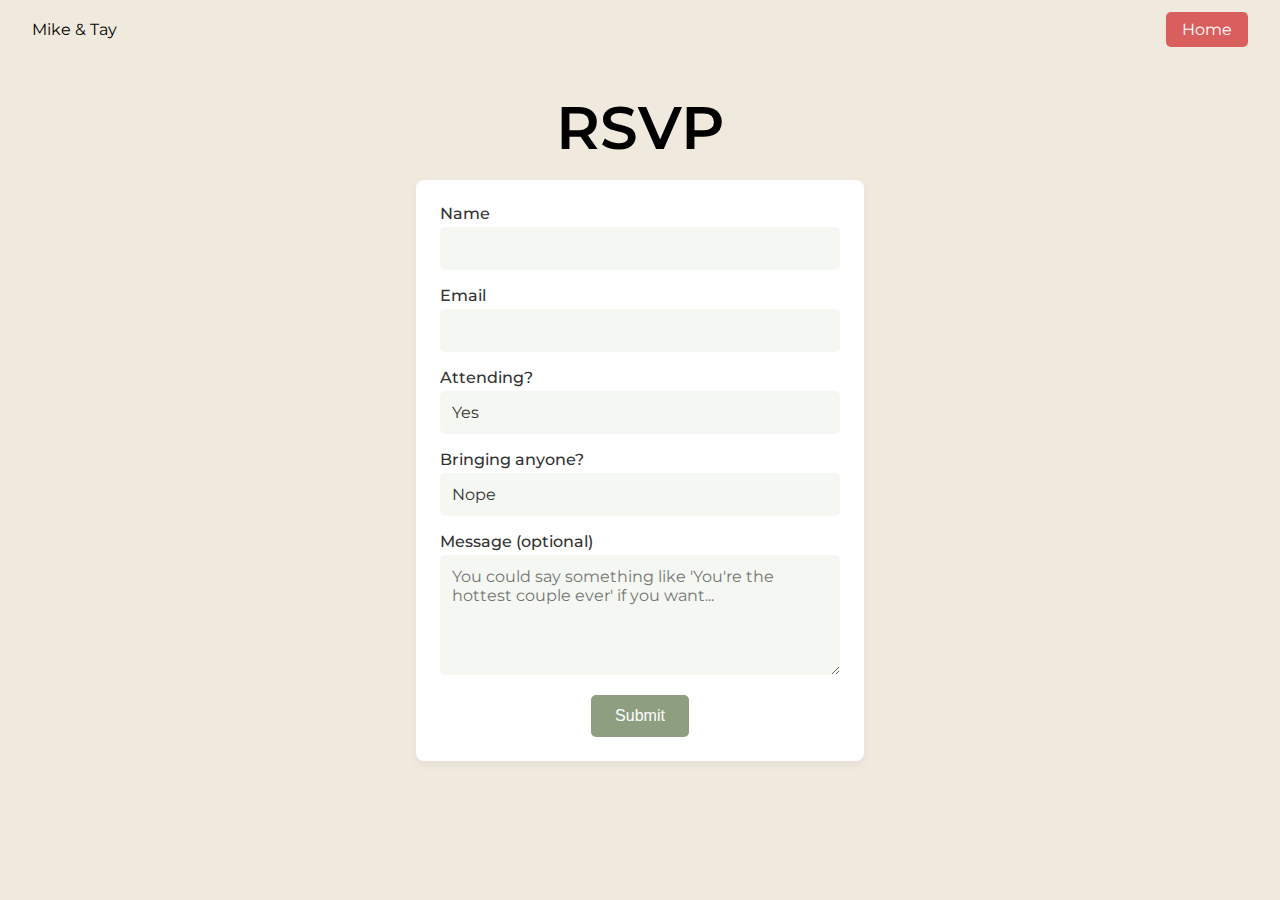
==== rsvp/index.html @ 8706698d "Rework site structure a but so I don't have html in my urls" ====
<!DOCTYPE html>
<html lang="en">
  <head>
    <meta charset="UTF-8">
    <meta name="viewport" content="width=device-width, initial-scale=1.0">
    <title>RSVP Baby!!</title>
    <link href="https://fonts.googleapis.com/css2?family=Montserrat:wght@400;500;600;700&display=swap" rel="stylesheet">
    <link rel="stylesheet" href="../styles.css">
  </head>
<body class="primary-bg">
  <nav>
    <span>Mike & Tay</span>
    <a class="button" href="/">Home</a>
  </nav>
  <main id="rsvp-page">
    <h1>RSVP</h1>
    <form id="rsvp-form" action="https://formspree.io/f/xbldlnwy" method="POST">
      <div id="form-status"" class="hidden"></div>
      <div class="form-item">
        <label for="name">Name</label>
        <input type="text" id="name" name="name" required>
      </div>

      <div class="form-item">
        <label for="email">Email</label>
        <input type="email" id="email" name="email" required>
      </div>

      <div class="form-item">
        <label for="attending">Attending?</label>
        <select id="attending" name="attending" required>
          <option value="yes">Yes</option>
          <option value="no">No</option>
        </select>
      </div>

      <div class="form-item" id="plus-one-wrapper">
        <label for="plus-one">Bringing anyone?</label>
        <select id="plus-one" name="plus-one" required>
          <option value="alone">Nope</option>
          <option value="plus-one">+1</option>
        </select>
      </div>

      <div class="form-item">
        <label for="message">Message (optional)</label>
        <textarea id="message" name="message" placeholder="You could say something like 'You're the hottest couple ever' if you want..."></textarea>
      </div>

      <input type="text" name="_gotcha" style="display: none;" tabindex="-1" autocomplete="nope" />

      <button type="submit">Submit</button>
    </form>
  </main>
  <script src="script.js"></script>
</body>
</html>
---- styles.css ----
body {
    font-family: 'Montserrat', sans-serif;
    margin: 0;
    background-color: white;
    margin: 0 auto;
}

.primary-bg {
    background-color: #f0e9dd;
}

nav {
    position: sticky;
    display: flex;
    align-items: center;
    justify-content: space-between;
    top: 0;
    background-color: #f0e9dd;
    padding: .75rem 2rem;
}

#main-content {
    padding: 0 10%;
    max-width: 1200px;
    background-color: #f0e9dd;
}

#rsvp-page {
    display: flex;
    flex-direction: column;
    gap: 1rem;
    align-items: center;
    margin: 2rem;

    #rsvp-form {
        display: flex;
        flex-direction: column;
        gap: 1rem;
        align-items: center;
        width: 100%;
        max-width: 400px;
        padding: 1.5rem;
        background-color: white;
        border-radius: 8px;
        box-shadow: 0 4px 8px rgba(0,0,0,0.05);

        #form-status{
            width: 100%; 
            box-sizing: border-box;
            word-break: break-all;
            padding: 0.75rem 1rem; 
            border: 1px solid #f8d7da; 
            background-color: #f8d7da; 
            color: #842029; 
            font-size: 1rem; 
            font-weight: 500; 
            border-radius: 5px;
            text-align: center; 
        }
      }

      .form-item {
        width: 100%;
      }
      
      #rsvp-form label {
        display: block;
        width: 100%;
        font-weight: 500;
        font-size: 1rem;
        color: #333;
        margin-bottom: 0.25rem;
        text-align: left;
      }
      
      #rsvp-form input,
      #rsvp-form select,
      #rsvp-form textarea {
        width: 100%;
        padding: 0.75rem;
        border: none;
        background: #f2f5efd2;
        border-radius: 5px;
        font-family: inherit;
        font-size: 1rem;
        color: #333;
        box-sizing: border-box;
      }

      #rsvp-form select{
        appearance: none;
      }
      
      #rsvp-form input:focus,
      #rsvp-form select:focus,
      #rsvp-form textarea:focus {
        outline: none;
        /* A dusty sage green for the border */
        /* border-color: #aebfad; */
        /* Subtle glow in a dusty sage tone */
        box-shadow: 0 0 2px 2px rgba(174, 191, 173, 0.771);
      }
      
      /* Textarea can be slightly taller by default */
      #rsvp-form textarea {
        min-height: 120px;
        resize: vertical; /* let users expand if needed */
      }
      
      /* Button styles */
      #rsvp-form button {
        background: #8e9e81;
        color: white;
        padding: 0.75em 1.5em;
        border: none;
        border-radius: 5px;
        cursor: pointer;
        text-decoration: none;
        font-size: 1rem;
        font-weight: 500;
      
        /* Add a hover/focus transition effect for a smoother feel */
        transition: background-color 0.3s ease, transform 0.2s ease;
      }
      
      #rsvp-form button:hover,
      #rsvp-form button:focus {
        border: none;
        background: #69745f;
        animation: rise-shake 1s ease-in-out infinite, pulsate 1s ease-in-out infinite;;
      }
}

@keyframes pulsate {
    0% {
        box-shadow: 0 0 5px rgba(142, 158, 129, 0.5);
    }
    50% {
        box-shadow: 0 0 30px rgba(142, 158, 129, 1);
    }
    100% {
        box-shadow: 0 0 5px rgba(142, 158, 129, 0.5);
    }
}

@keyframes rise-shake {
    0% {
        transform: translateY(0) translateX(0) rotate(0deg);
    }
    10% {
        transform: translateY(-5px) translateX(0) rotate(0deg); /* Rise up */
    }
    20% {
        transform: translateY(-5px) translateX(-4px) rotate(-5deg); /* Shake left with tilt */
    }
    30% {
        transform: translateY(-5px) translateX(4px) rotate(5deg); /* Shake right with tilt */
    }
    40% {
        transform: translateY(-5px) translateX(-4px) rotate(-5deg); /* Shake left with tilt */
    }
    50% {
        transform: translateY(-5px) translateX(4px) rotate(5deg); /* Shake right with tilt */
    }
    60% {
        transform: translateY(-5px) translateX(0) rotate(0deg); /* Return to center */
    }
    100% {
        transform: translateY(0) translateX(0) rotate(0deg); /* Settle back */
    }
}

header {
    text-align: center;
    padding: 2.5rem;
    display: flex;
    flex-direction: column;
    gap: 2.5rem;
    align-items: center;
}

h1 {    
    font-size: 3.75rem;
    font-weight: 600;
    margin: 0;
}

section {
    margin: 0rem auto;
    max-width: 800px;
    text-align: center;
}

#date-and-rsvp {
    display: flex;
    gap: 1rem;
    justify-content: center;
    align-items: center;
    flex-direction: column;
    #description{
        font-size: 1.5rem;
    }
}

#details-wrapper{
    background-color: #f0e9dd;
    padding: 2rem;
    border: 2rem solid white;
    max-width: 100%;
    display: flex;
    flex-direction: column;
    gap: 2rem;

    h2 {
        font-size: 2.5rem;
        margin: 0;
    }

    #details {
        display: flex;
        gap: 2rem;
        justify-content: center;
        align-items: center;
        flex-direction: row;
    
        .schedule-item {
            display: flex;
            gap: 0.5rem;
            align-items: center;
            flex-direction: column;
            width: 33%;
            
            h3 {
                font-size: 1.5rem;
                margin: 0;
            }
        }
    }
}

#registry-wrapper {
    margin-bottom: 5rem;

    h2 {
        margin: 0;
        font-size: 2.5rem;
    }
}



img {
    max-width: 75%;
    max-height: auto;
}

@media (max-width: 600px) {
    header {
        padding: 2rem 1rem;
        gap: 1.5rem;
    }
    h1 {
        font-size: 2.5rem;
    }
    img {
        max-width: 100%;
    }
    #details-wrapper {
        margin-top: 1rem;
        #details {
            flex-direction: column;
    
            .schedule-item {
                display: flex;
                gap: 0.5rem;
                align-items: center;
                flex-direction: column;
                width: 100%;
            }
        }
    }
}

.button {
    background: #d95f5f;
    color: white;
    padding: 0.5em 1em;
    border: none;
    border-radius: 5px;
    cursor: pointer;
    text-decoration: none;
}

.button:hover {
    background: #c54e4e;
}

footer {
    background: #f7d9d9;
    text-align: center;
    padding: 1em;
    margin-top: 2em;
}

.hidden {
    display: none;
}
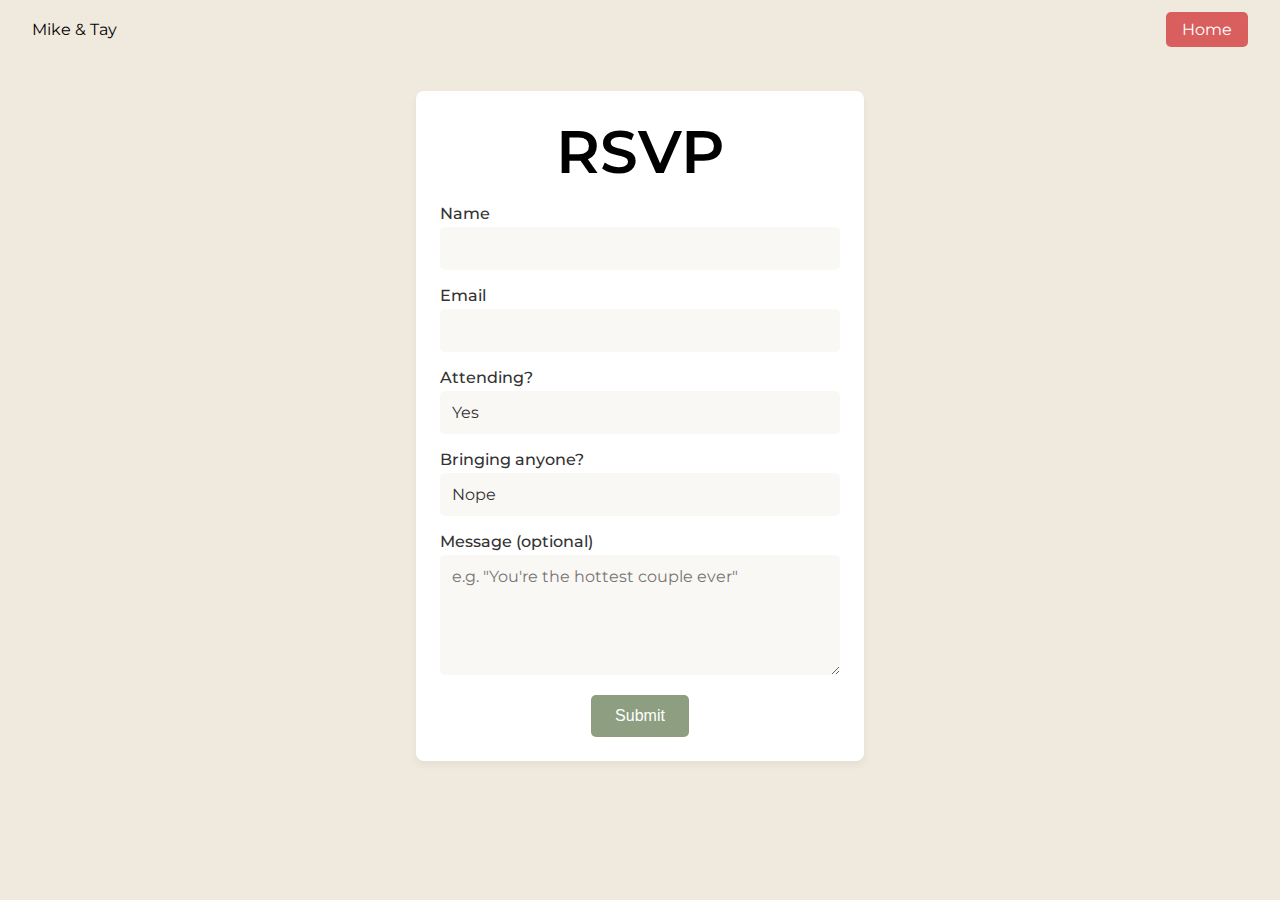
==== commit 3954dde7: "A few styling tweaks to rsvp form" ====
--- a/rsvp/index.html
+++ b/rsvp/index.html
@@ -13,9 +13,9 @@
     <a class="button" href="/">Home</a>
   </nav>
   <main id="rsvp-page">
-    <h1>RSVP</h1>
     <form id="rsvp-form" action="https://formspree.io/f/xbldlnwy" method="POST">
-      <div id="form-status"" class="hidden"></div>
+      <h1>RSVP</h1>
+      <div id="form-status" class="hidden"></div>
       <div class="form-item">
         <label for="name">Name</label>
         <input type="text" id="name" name="name" required>
@@ -44,7 +44,7 @@
 
       <div class="form-item">
         <label for="message">Message (optional)</label>
-        <textarea id="message" name="message" placeholder="You could say something like 'You're the hottest couple ever' if you want..."></textarea>
+        <textarea id="message" name="message" placeholder="e.g. &quot;You're the hottest couple ever&quot;"></textarea>
       </div>
 
       <input type="text" name="_gotcha" style="display: none;" tabindex="-1" autocomplete="nope" />
--- a/styles.css
+++ b/styles.css
@@ -79,7 +79,7 @@
         width: 100%;
         padding: 0.75rem;
         border: none;
-        background: #f2f5efd2;
+        background: #f0e9dd4e;
         border-radius: 5px;
         font-family: inherit;
         font-size: 1rem;
@@ -95,8 +95,6 @@
       #rsvp-form select:focus,
       #rsvp-form textarea:focus {
         outline: none;
-        /* A dusty sage green for the border */
-        /* border-color: #aebfad; */
         /* Subtle glow in a dusty sage tone */
         box-shadow: 0 0 2px 2px rgba(174, 191, 173, 0.771);
       }
@@ -104,7 +102,7 @@
       /* Textarea can be slightly taller by default */
       #rsvp-form textarea {
         min-height: 120px;
-        resize: vertical; /* let users expand if needed */
+        resize: vertical;
       }
       
       /* Button styles */
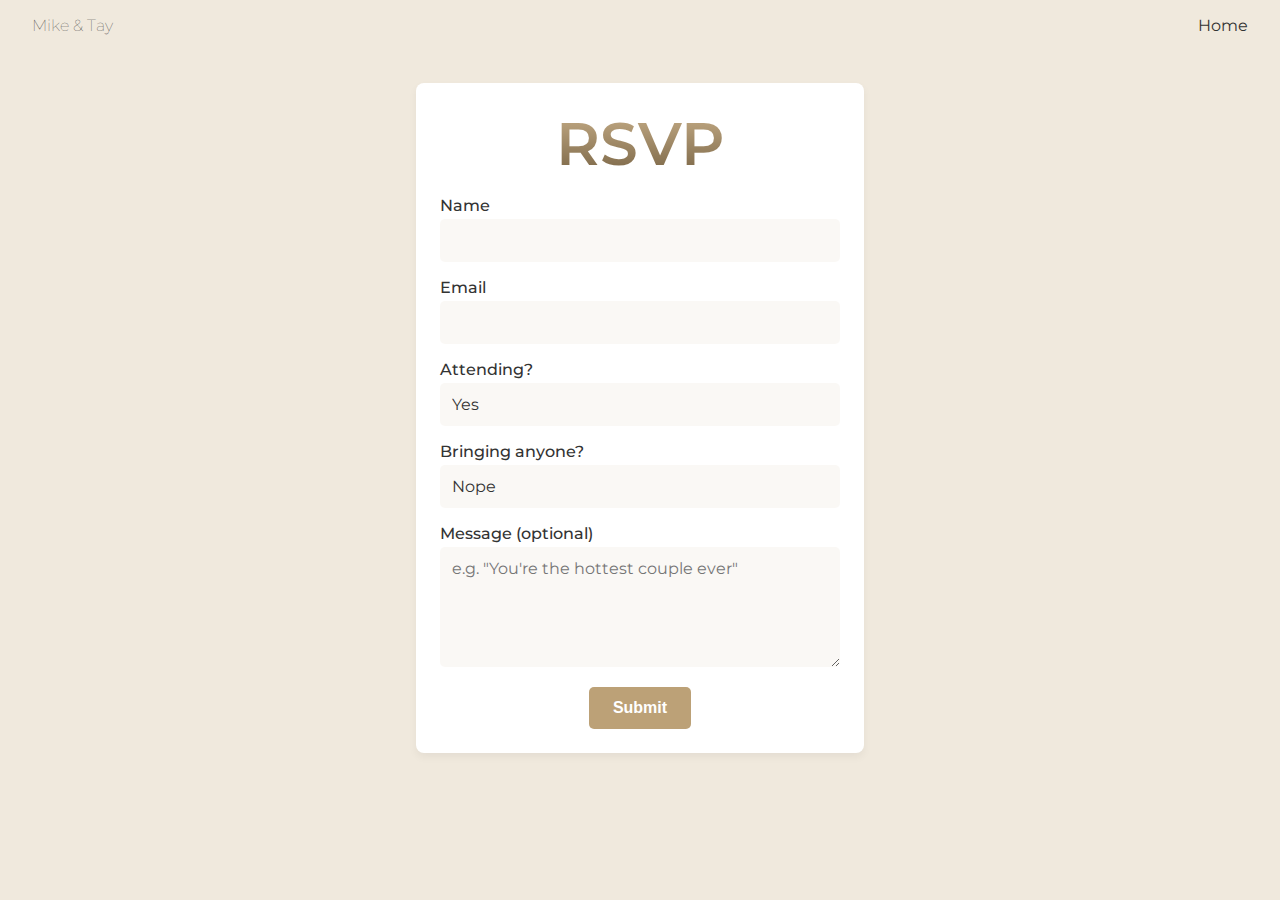
==== commit cbf4b381: "Tweak nav link styling" ====
--- a/rsvp/index.html
+++ b/rsvp/index.html
@@ -10,7 +10,7 @@
 <body class="primary-bg">
   <nav>
     <span>Mike & Tay</span>
-    <a class="button" href="/">Home</a>
+    <a class="nav-link" href="/">Home</a>
   </nav>
   <main id="rsvp-page">
     <form id="rsvp-form" action="https://formspree.io/f/xbldlnwy" method="POST">
--- a/styles.css
+++ b/styles.css
@@ -3,6 +3,7 @@
     margin: 0;
     background-color: white;
     margin: 0 auto;
+    color: #333;
 }
 
 .primary-bg {
@@ -17,6 +18,39 @@
     top: 0;
     background-color: #f0e9dd;
     padding: .75rem 2rem;
+
+    span{
+        font-weight: 100;
+    }
+    .nav-link {
+        position: relative;
+        display: inline-block;
+        color: #333;
+        text-decoration: none;
+        padding: 0.25rem 0;
+        transition: color 0.3s ease;
+    }
+      
+    .nav-link::after {
+        content: '';
+        position: absolute;
+        left: 0; 
+        bottom: 0;
+        width: 100%;
+        height: 2px;
+        background-color: currentColor;
+        transform: scaleX(0);
+        transform-origin: left center; 
+        transition: transform 0.3s ease;
+    }
+      
+    .nav-link:hover {
+        color: #000;
+    }
+    
+    .nav-link:hover::after {
+        transform: scaleX(1); 
+    }
 }
 
 #main-content {
@@ -31,6 +65,11 @@
     gap: 1rem;
     align-items: center;
     margin: 2rem;
+    h1 {
+        background-image: linear-gradient(#c9b08a, #756142);
+        color: transparent;
+        background-clip: text;
+    }
 
     #rsvp-form {
         display: flex;
@@ -95,8 +134,7 @@
       #rsvp-form select:focus,
       #rsvp-form textarea:focus {
         outline: none;
-        /* Subtle glow in a dusty sage tone */
-        box-shadow: 0 0 2px 2px rgba(174, 191, 173, 0.771);
+        box-shadow: 0 0 2px 2px #c9b08a;
       }
       
       /* Textarea can be slightly taller by default */
@@ -107,7 +145,7 @@
       
       /* Button styles */
       #rsvp-form button {
-        background: #8e9e81;
+        background: #b29364df;
         color: white;
         padding: 0.75em 1.5em;
         border: none;
@@ -115,7 +153,7 @@
         cursor: pointer;
         text-decoration: none;
         font-size: 1rem;
-        font-weight: 500;
+        font-weight: 700;
       
         /* Add a hover/focus transition effect for a smoother feel */
         transition: background-color 0.3s ease, transform 0.2s ease;
@@ -124,20 +162,20 @@
       #rsvp-form button:hover,
       #rsvp-form button:focus {
         border: none;
-        background: #69745f;
+        background: #b29364;
         animation: rise-shake 1s ease-in-out infinite, pulsate 1s ease-in-out infinite;;
       }
 }
 
 @keyframes pulsate {
     0% {
-        box-shadow: 0 0 5px rgba(142, 158, 129, 0.5);
+        box-shadow: 0 0 5px #b29364;
     }
     50% {
-        box-shadow: 0 0 30px rgba(142, 158, 129, 1);
+        box-shadow: 0 0 50px #b29364;
     }
     100% {
-        box-shadow: 0 0 5px rgba(142, 158, 129, 0.5);
+        box-shadow: 0 0 5px #b29364;
     }
 }
 
@@ -253,6 +291,10 @@
 }
 
 @media (max-width: 600px) {
+    nav{
+        padding: .75rem 1rem;
+    }
+
     header {
         padding: 2rem 1rem;
         gap: 1.5rem;
@@ -262,6 +304,9 @@
     }
     img {
         max-width: 100%;
+    }
+    #rsvp-page {
+        margin: 1rem 2rem;
     }
     #details-wrapper {
         margin-top: 1rem;
@@ -277,27 +322,7 @@
             }
         }
     }
-}
-
-.button {
-    background: #d95f5f;
-    color: white;
-    padding: 0.5em 1em;
-    border: none;
-    border-radius: 5px;
-    cursor: pointer;
-    text-decoration: none;
-}
-
-.button:hover {
-    background: #c54e4e;
-}
-
-footer {
-    background: #f7d9d9;
-    text-align: center;
-    padding: 1em;
-    margin-top: 2em;
+
 }
 
 .hidden {
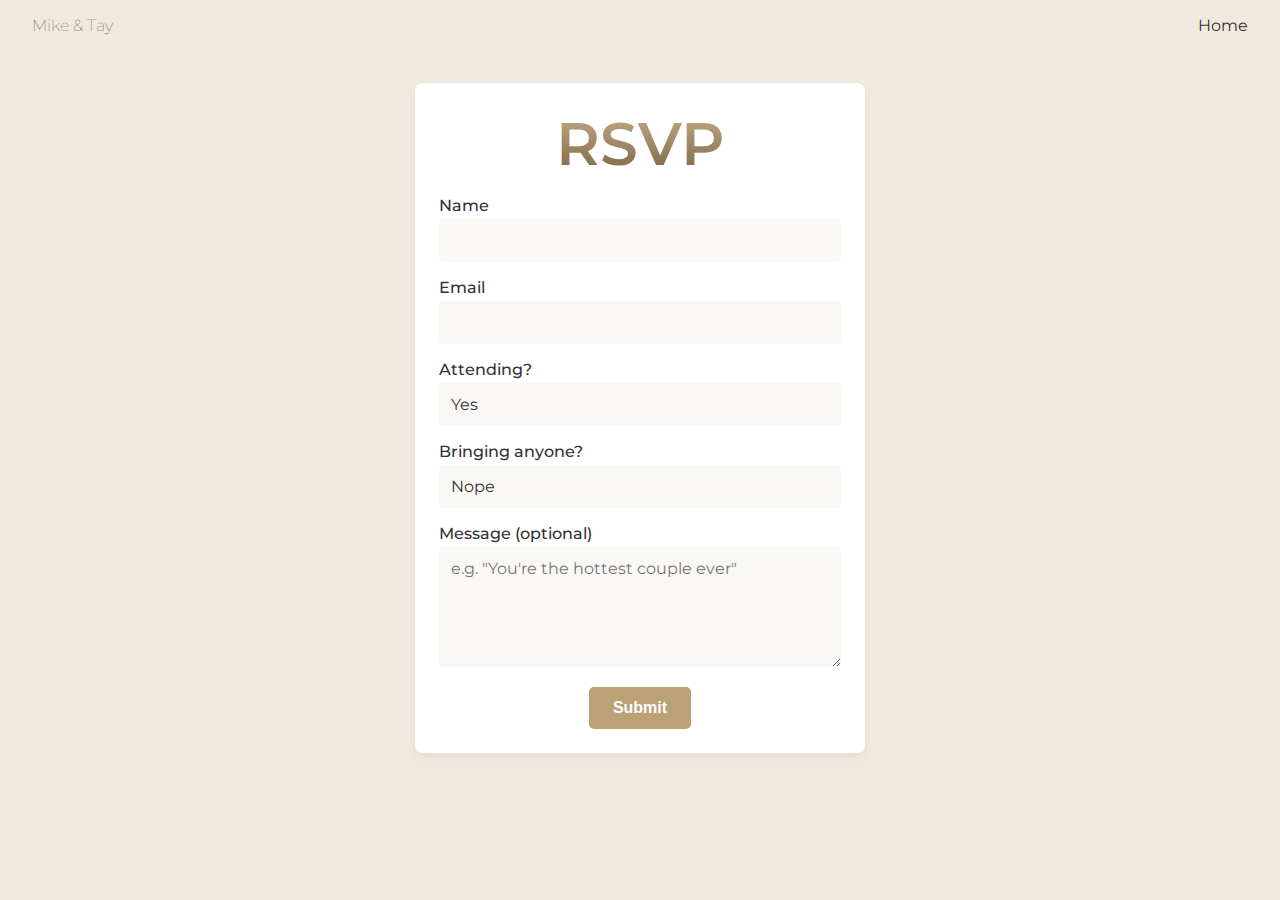
==== commit ef6b26c9: "Add font link preconnect thingymabbobs" ====
--- a/rsvp/index.html
+++ b/rsvp/index.html
@@ -4,6 +4,8 @@
     <meta charset="UTF-8">
     <meta name="viewport" content="width=device-width, initial-scale=1.0">
     <title>RSVP Baby!!</title>
+    <link rel="preconnect" href="https://fonts.googleapis.com">
+    <link rel="preconnect" href="https://fonts.gstatic.com" crossorigin>   
     <link href="https://fonts.googleapis.com/css2?family=Montserrat:wght@400;500;600;700&display=swap" rel="stylesheet">
     <link rel="stylesheet" href="../styles.css">
   </head>
--- a/styles.css
+++ b/styles.css
@@ -1,3 +1,9 @@
+* {
+    margin: 0;
+    padding: 0;
+    box-sizing: border-box;
+}
+
 body {
     font-family: 'Montserrat', sans-serif;
     margin: 0;
@@ -77,7 +83,7 @@
         gap: 1rem;
         align-items: center;
         width: 100%;
-        max-width: 400px;
+        max-width: 450px;
         padding: 1.5rem;
         background-color: white;
         border-radius: 8px;
@@ -203,6 +209,34 @@
     }
     100% {
         transform: translateY(0) translateX(0) rotate(0deg); /* Settle back */
+    }
+}
+
+#thank-you-page {
+    display: flex;
+    flex-direction: column;
+    align-items: center;
+    padding: 2rem;
+
+    h1 {
+        background-image: linear-gradient(#9c886a, #5b4b33);
+        color: transparent;
+        background-clip: text;
+    }
+    .subtitle {
+        font-size: 1rem;
+        font-weight: 400;
+        margin-bottom: 2rem;
+        color: #666;
+    }
+
+    #thank-you-content{
+        display: flex;
+        flex-direction: column;
+        align-items: center;
+        justify-content: center;
+        text-align: center;
+        max-width: 800px;
     }
 }
 
@@ -306,7 +340,7 @@
         max-width: 100%;
     }
     #rsvp-page {
-        margin: 1rem 2rem;
+        margin: 0.5rem 1rem;
     }
     #details-wrapper {
         margin-top: 1rem;
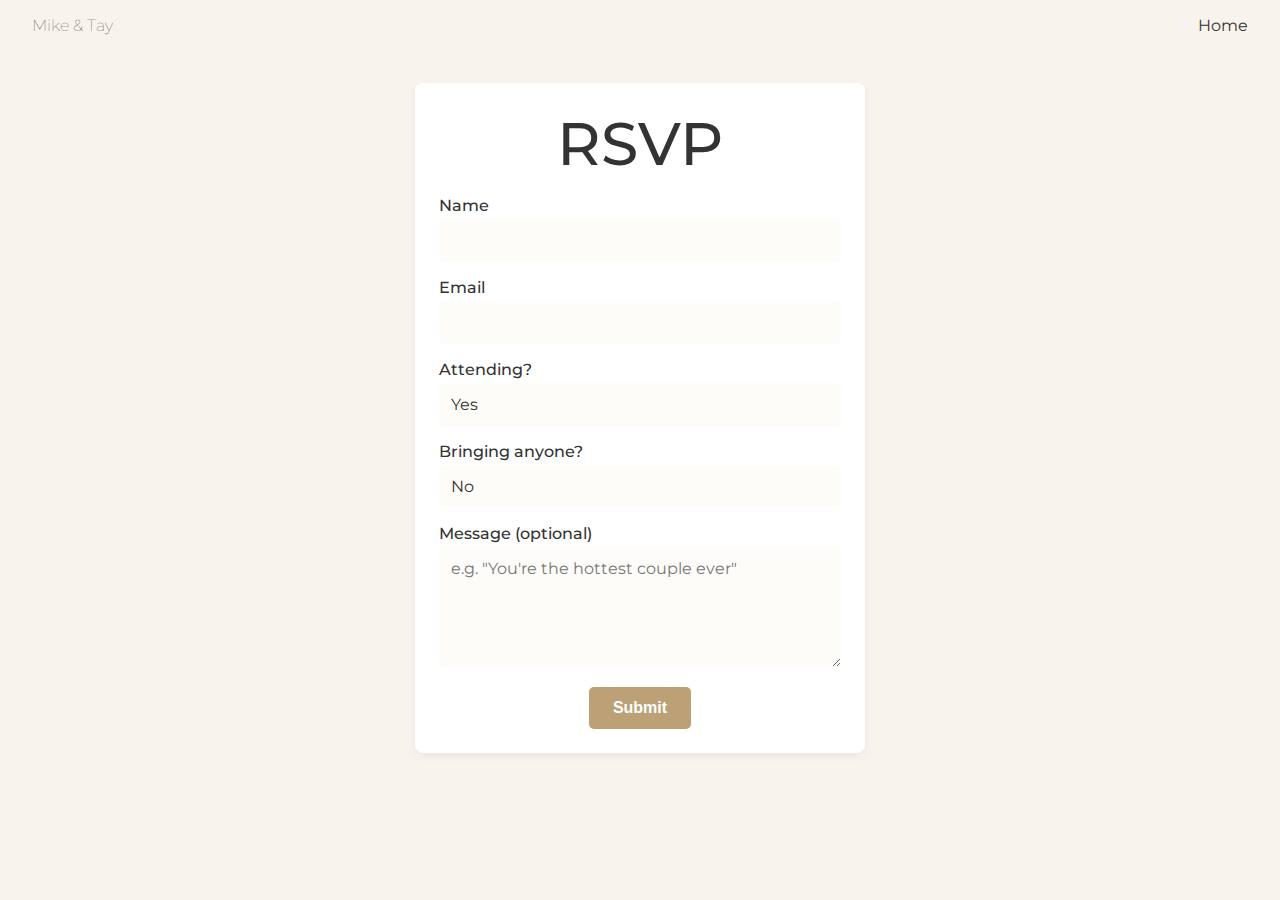
==== commit bfb69380: "Copy tweaks" ====
--- a/rsvp/index.html
+++ b/rsvp/index.html
@@ -39,7 +39,8 @@
       <div class="form-item" id="plus-one-wrapper">
         <label for="plus-one">Bringing anyone?</label>
         <select id="plus-one" name="plus-one" required>
-          <option value="alone">Nope</option>
+          <option value="alone">No</option>
+          <option value="partner">My partner (who was also invited)</option>
           <option value="plus-one">+1</option>
         </select>
       </div>
--- a/styles.css
+++ b/styles.css
@@ -1,3 +1,10 @@
+/* COLORS */
+/* #f8f4ed */ /* primary background */
+
+
+
+/* ####### SHARED ##########*/
+
 * {
     margin: 0;
     padding: 0;
@@ -6,14 +13,37 @@
 
 body {
     font-family: 'Montserrat', sans-serif;
-    margin: 0;
-    background-color: white;
-    margin: 0 auto;
     color: #333;
+    background-color: #f8f4ed;
 }
 
 .primary-bg {
-    background-color: #f0e9dd;
+    background-color: #f8f4ed;
+}
+
+h1 {    
+    font-size: 3.75rem;
+    font-weight: 500;
+}
+
+h2 {
+    font-size: 2.5rem;
+    font-weight: 500;
+}
+
+h3 {
+    font-size: 1.75rem;
+    font-weight: 500;
+}
+
+.hidden {
+    display: none;
+}
+
+.gradient-text {
+    background-image: linear-gradient(#9c886a, #5b4b33);
+    color: transparent;
+    background-clip: text;
 }
 
 nav {
@@ -22,7 +52,6 @@
     align-items: center;
     justify-content: space-between;
     top: 0;
-    background-color: #f0e9dd;
     padding: .75rem 2rem;
 
     span{
@@ -59,11 +88,94 @@
     }
 }
 
-#main-content {
-    padding: 0 10%;
-    max-width: 1200px;
-    background-color: #f0e9dd;
-}
+/* ###### MAIN PAGE ######### */
+
+#hero {
+    padding: 2rem 2rem 4rem 2rem;
+    background-color: #f8f4ed;
+    text-align: center;
+    display: flex;
+    flex-direction: column;
+    gap: 2.5rem;
+    align-items: center;
+
+    img {
+        max-width: 800px;
+        width: 100%;
+        height: auto;
+    }
+
+    #date-and-description {
+        display: flex;
+        flex-direction: column;
+        gap: 0.5rem;
+        align-items: center;
+
+        #description {
+            max-width: 700px;
+            font-size: 1.5rem;
+        }
+    }
+}
+
+#details-wrapper{
+    background-color: white;
+    padding: 2rem;
+    display: flex;
+    flex-direction: column;
+    align-items: center;
+    gap: 2rem;
+
+    #details {
+        background-color: #f8f4ed;
+        display: flex;
+        border: 2px solid white;
+        border-radius: 8px;
+        padding: 3rem;
+        gap: 2rem;
+        justify-content: center;
+        align-items: start;
+        flex-direction: row;
+    
+        .schedule-item {
+            display: flex;
+            gap: 0.5rem;
+            align-items: start;
+            flex-direction: column;
+            width: 50%;
+        }
+    }
+}
+
+#registry-wrapper {
+    background-color: white;
+    padding: 2rem;
+    display: flex;
+    flex-direction: column;
+    align-items: center;
+    gap: 2rem;
+
+    #registry-details {
+        background-color: #f8f4ed;
+        display: flex;
+        border: 2px solid white;
+        border-radius: 8px;
+        padding: 3rem;
+        gap: 2rem;
+        justify-content: center;
+        align-items: start;
+        flex-direction: column;
+    }
+}
+
+footer {
+    display: flex;
+    justify-content: center;
+    align-items: center;
+    padding: 5rem;
+}
+
+/* ###### RSVP PAGE ######### */
 
 #rsvp-page {
     display: flex;
@@ -71,11 +183,6 @@
     gap: 1rem;
     align-items: center;
     margin: 2rem;
-    h1 {
-        background-image: linear-gradient(#c9b08a, #756142);
-        color: transparent;
-        background-clip: text;
-    }
 
     #rsvp-form {
         display: flex;
@@ -124,7 +231,7 @@
         width: 100%;
         padding: 0.75rem;
         border: none;
-        background: #f0e9dd4e;
+        background: #f8f4ed4e;
         border-radius: 5px;
         font-family: inherit;
         font-size: 1rem;
@@ -212,17 +319,14 @@
     }
 }
 
+/* ##### THANK YOU PAGE ###### */
+
 #thank-you-page {
     display: flex;
     flex-direction: column;
     align-items: center;
     padding: 2rem;
 
-    h1 {
-        background-image: linear-gradient(#9c886a, #5b4b33);
-        color: transparent;
-        background-clip: text;
-    }
     .subtitle {
         font-size: 1rem;
         font-weight: 400;
@@ -240,117 +344,52 @@
     }
 }
 
-header {
-    text-align: center;
-    padding: 2.5rem;
-    display: flex;
-    flex-direction: column;
-    gap: 2.5rem;
-    align-items: center;
-}
-
-h1 {    
-    font-size: 3.75rem;
-    font-weight: 600;
-    margin: 0;
-}
-
-section {
-    margin: 0rem auto;
-    max-width: 800px;
-    text-align: center;
-}
-
-#date-and-rsvp {
-    display: flex;
-    gap: 1rem;
-    justify-content: center;
-    align-items: center;
-    flex-direction: column;
-    #description{
-        font-size: 1.5rem;
-    }
-}
-
-#details-wrapper{
-    background-color: #f0e9dd;
-    padding: 2rem;
-    border: 2rem solid white;
-    max-width: 100%;
-    display: flex;
-    flex-direction: column;
-    gap: 2rem;
-
-    h2 {
-        font-size: 2.5rem;
-        margin: 0;
-    }
-
-    #details {
-        display: flex;
-        gap: 2rem;
-        justify-content: center;
-        align-items: center;
-        flex-direction: row;
-    
-        .schedule-item {
-            display: flex;
-            gap: 0.5rem;
-            align-items: center;
-            flex-direction: column;
-            width: 33%;
-            
-            h3 {
-                font-size: 1.5rem;
-                margin: 0;
-            }
-        }
-    }
-}
-
-#registry-wrapper {
-    margin-bottom: 5rem;
-
-    h2 {
-        margin: 0;
-        font-size: 2.5rem;
-    }
-}
-
-
-
-img {
-    max-width: 75%;
-    max-height: auto;
-}
+/* ###### RESPONSIVE ADJUSTMENTS ######### */
 
 @media (max-width: 600px) {
     nav{
         padding: .75rem 1rem;
     }
 
-    header {
-        padding: 2rem 1rem;
+    #hero {
         gap: 1.5rem;
-    }
+        #date-and-description {
+            #description{
+                font-size: 1.25rem;
+            }
+        }
+    }
+
     h1 {
         font-size: 2.5rem;
     }
+
+    h2 {
+        font-size: 1.75rem;
+    }
+
+    h3 {
+        font-size: 1.25rem;
+    }
+
     img {
         max-width: 100%;
     }
+
     #rsvp-page {
         margin: 0.5rem 1rem;
     }
     #details-wrapper {
-        margin-top: 1rem;
+        padding: 1.5rem;
+
         #details {
             flex-direction: column;
+            padding: 1.5rem;
     
             .schedule-item {
                 display: flex;
                 gap: 0.5rem;
-                align-items: center;
+                align-items: start;
                 flex-direction: column;
                 width: 100%;
             }
@@ -358,8 +397,3 @@
     }
 
 }
-
-.hidden {
-    display: none;
-}
-  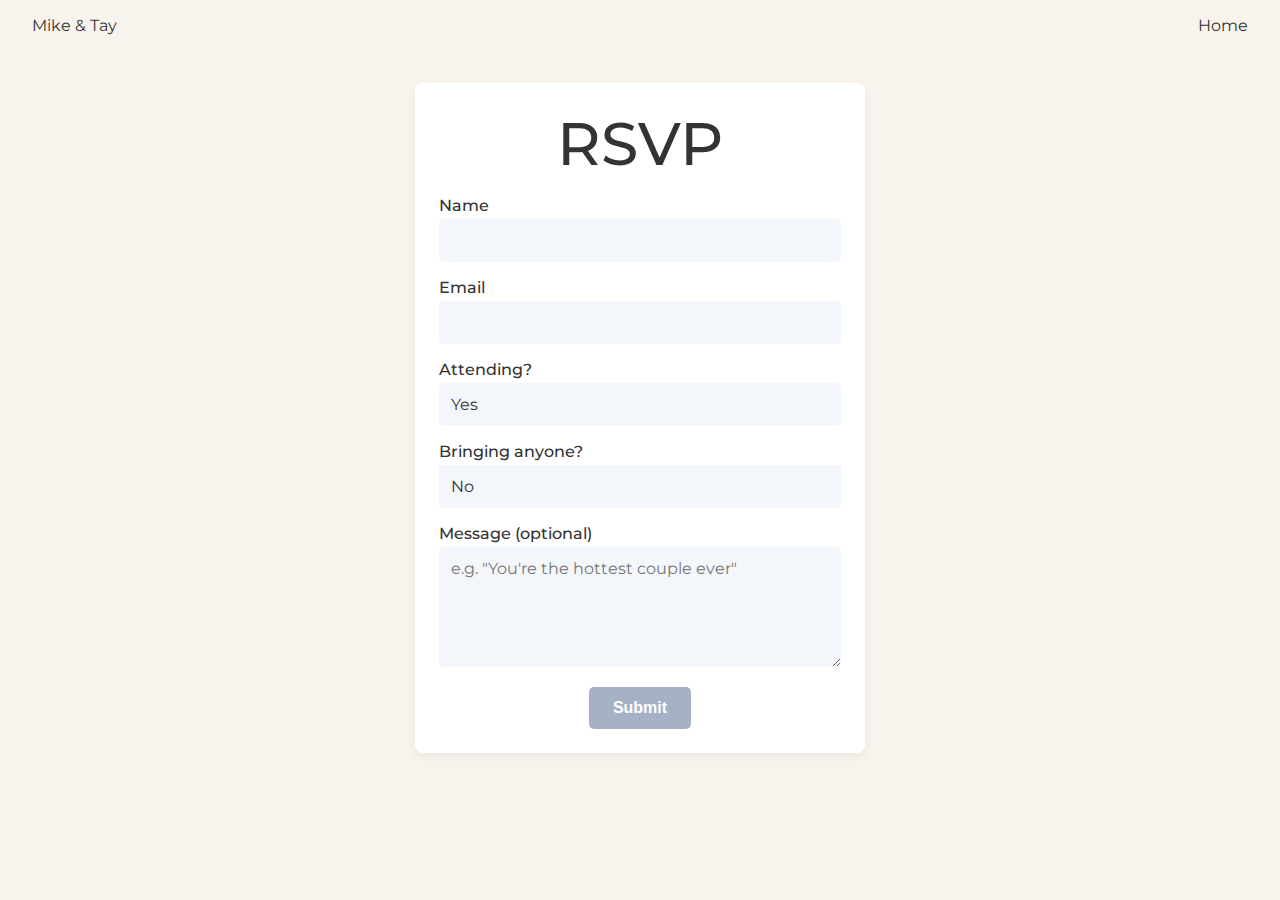
==== commit 3f110d3e: "Make mike & tay nav item clickable/link to home" ====
--- a/rsvp/index.html
+++ b/rsvp/index.html
@@ -11,7 +11,7 @@
   </head>
 <body class="primary-bg">
   <nav>
-    <span>Mike & Tay</span>
+    <a class="nav-link" href="/">Mike & Tay</a>
     <a class="nav-link" href="/">Home</a>
   </nav>
   <main id="rsvp-page">
--- a/styles.css
+++ b/styles.css
@@ -168,6 +168,28 @@
     }
 }
 
+#photo-gallery {
+    background-color: white;
+    padding: 2rem;
+    display: flex;
+    align-items: center;
+    justify-content: center;
+    gap: 0.5rem;
+
+    img {
+        object-fit: contain;
+        height: 100%;
+    }
+
+    .six-piece {
+        width: 38.5%;
+    }
+
+    .four-piece {
+        width: 30.75%;
+    }
+}
+
 footer {
     display: flex;
     justify-content: center;
@@ -231,7 +253,7 @@
         width: 100%;
         padding: 0.75rem;
         border: none;
-        background: #f8f4ed4e;
+        background: #edf1f8a5;
         border-radius: 5px;
         font-family: inherit;
         font-size: 1rem;
@@ -247,7 +269,7 @@
       #rsvp-form select:focus,
       #rsvp-form textarea:focus {
         outline: none;
-        box-shadow: 0 0 2px 2px #c9b08a;
+        box-shadow: 0 0 2px 2px #c3cee2;
       }
       
       /* Textarea can be slightly taller by default */
@@ -258,7 +280,7 @@
       
       /* Button styles */
       #rsvp-form button {
-        background: #b29364df;
+        background: #a6b1c6;
         color: white;
         padding: 0.75em 1.5em;
         border: none;
@@ -275,20 +297,20 @@
       #rsvp-form button:hover,
       #rsvp-form button:focus {
         border: none;
-        background: #b29364;
+        background: #a6b1c6;
         animation: rise-shake 1s ease-in-out infinite, pulsate 1s ease-in-out infinite;;
       }
 }
 
 @keyframes pulsate {
     0% {
-        box-shadow: 0 0 5px #b29364;
+        box-shadow: 0 0 5px #c3cee2;
     }
     50% {
-        box-shadow: 0 0 50px #b29364;
+        box-shadow: 0 0 50px #c3cee2;
     }
     100% {
-        box-shadow: 0 0 5px #b29364;
+        box-shadow: 0 0 5px #c3cee2;
     }
 }
 
@@ -332,6 +354,7 @@
         font-weight: 400;
         margin-bottom: 2rem;
         color: #666;
+        font-style: italic;
     }
 
     #thank-you-content{
@@ -341,6 +364,7 @@
         justify-content: center;
         text-align: center;
         max-width: 800px;
+        gap: 0.75rem;
     }
 }
 
@@ -396,4 +420,13 @@
         }
     }
 
-}
+    #photo-gallery {
+        padding: 1.5rem;
+        flex-direction: column;
+
+        .six-piece, .four-piece {
+            width: 100%;
+        }
+    }
+
+}
